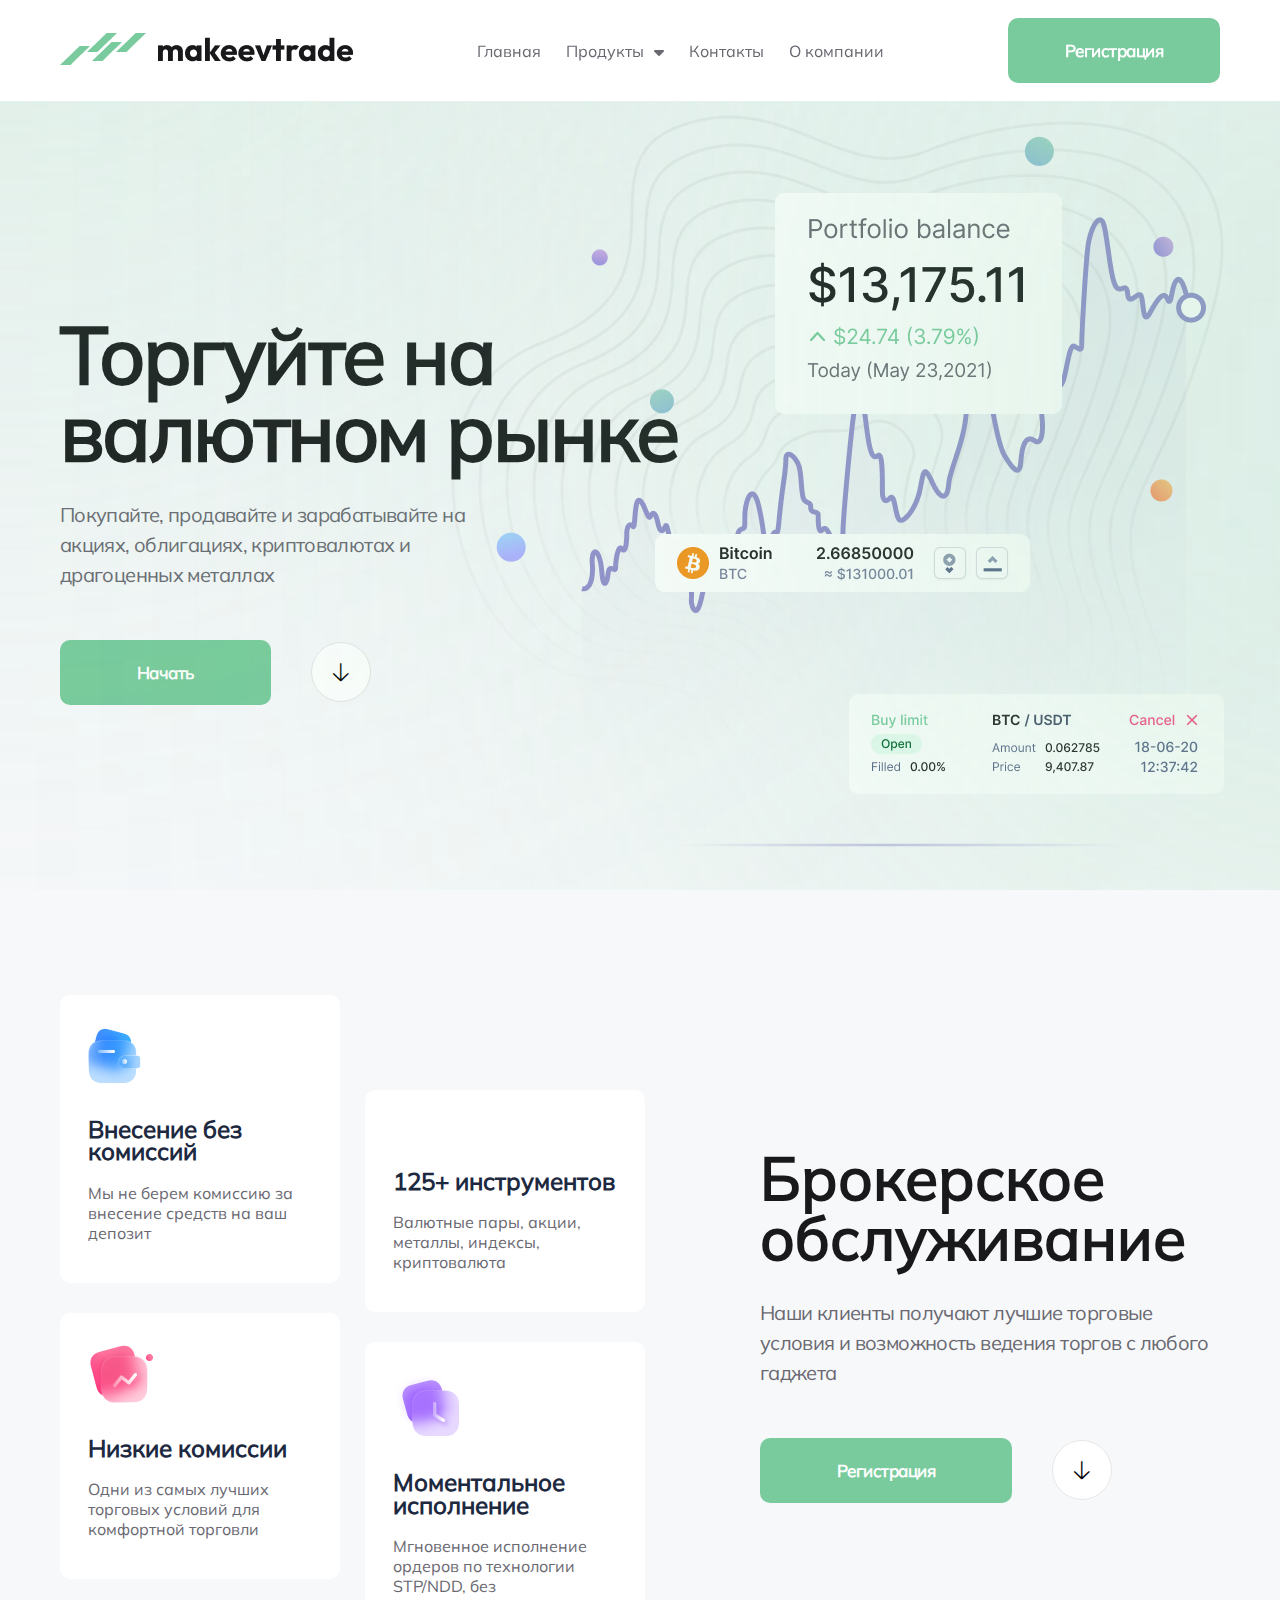
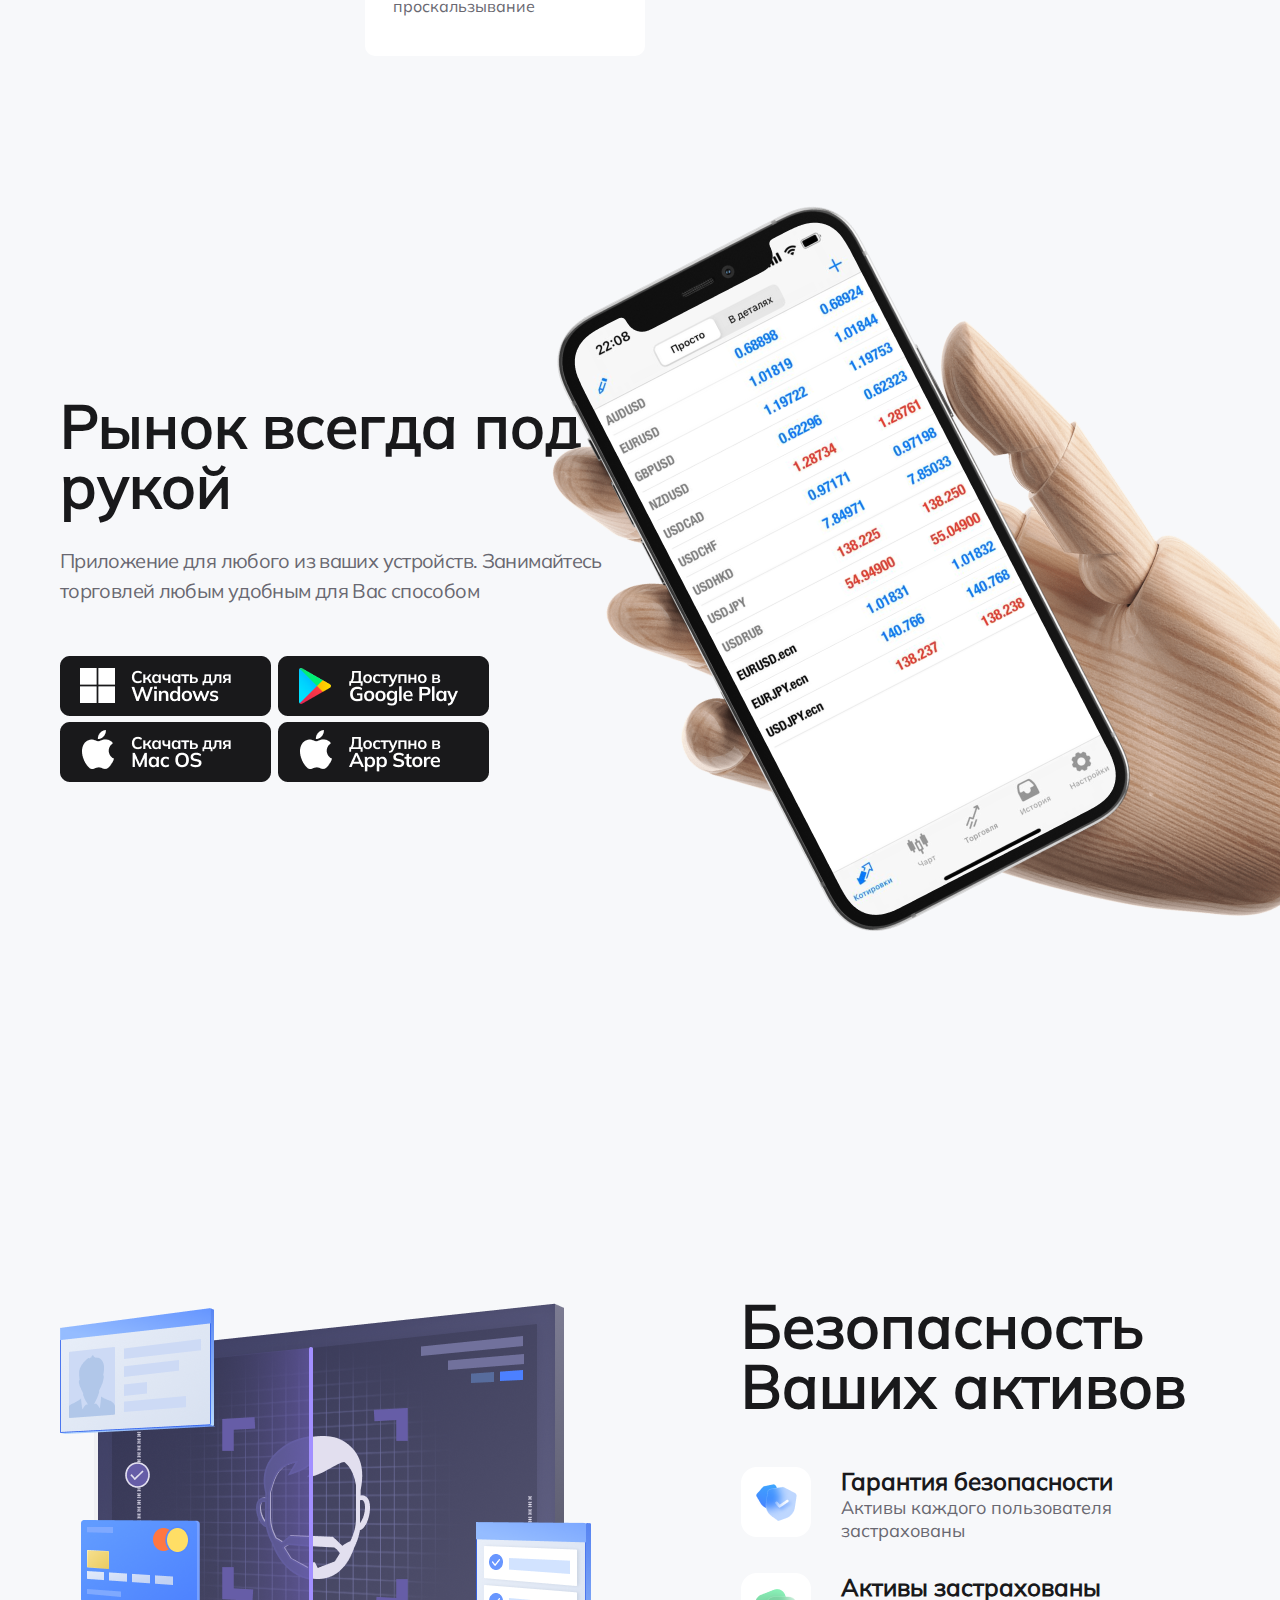
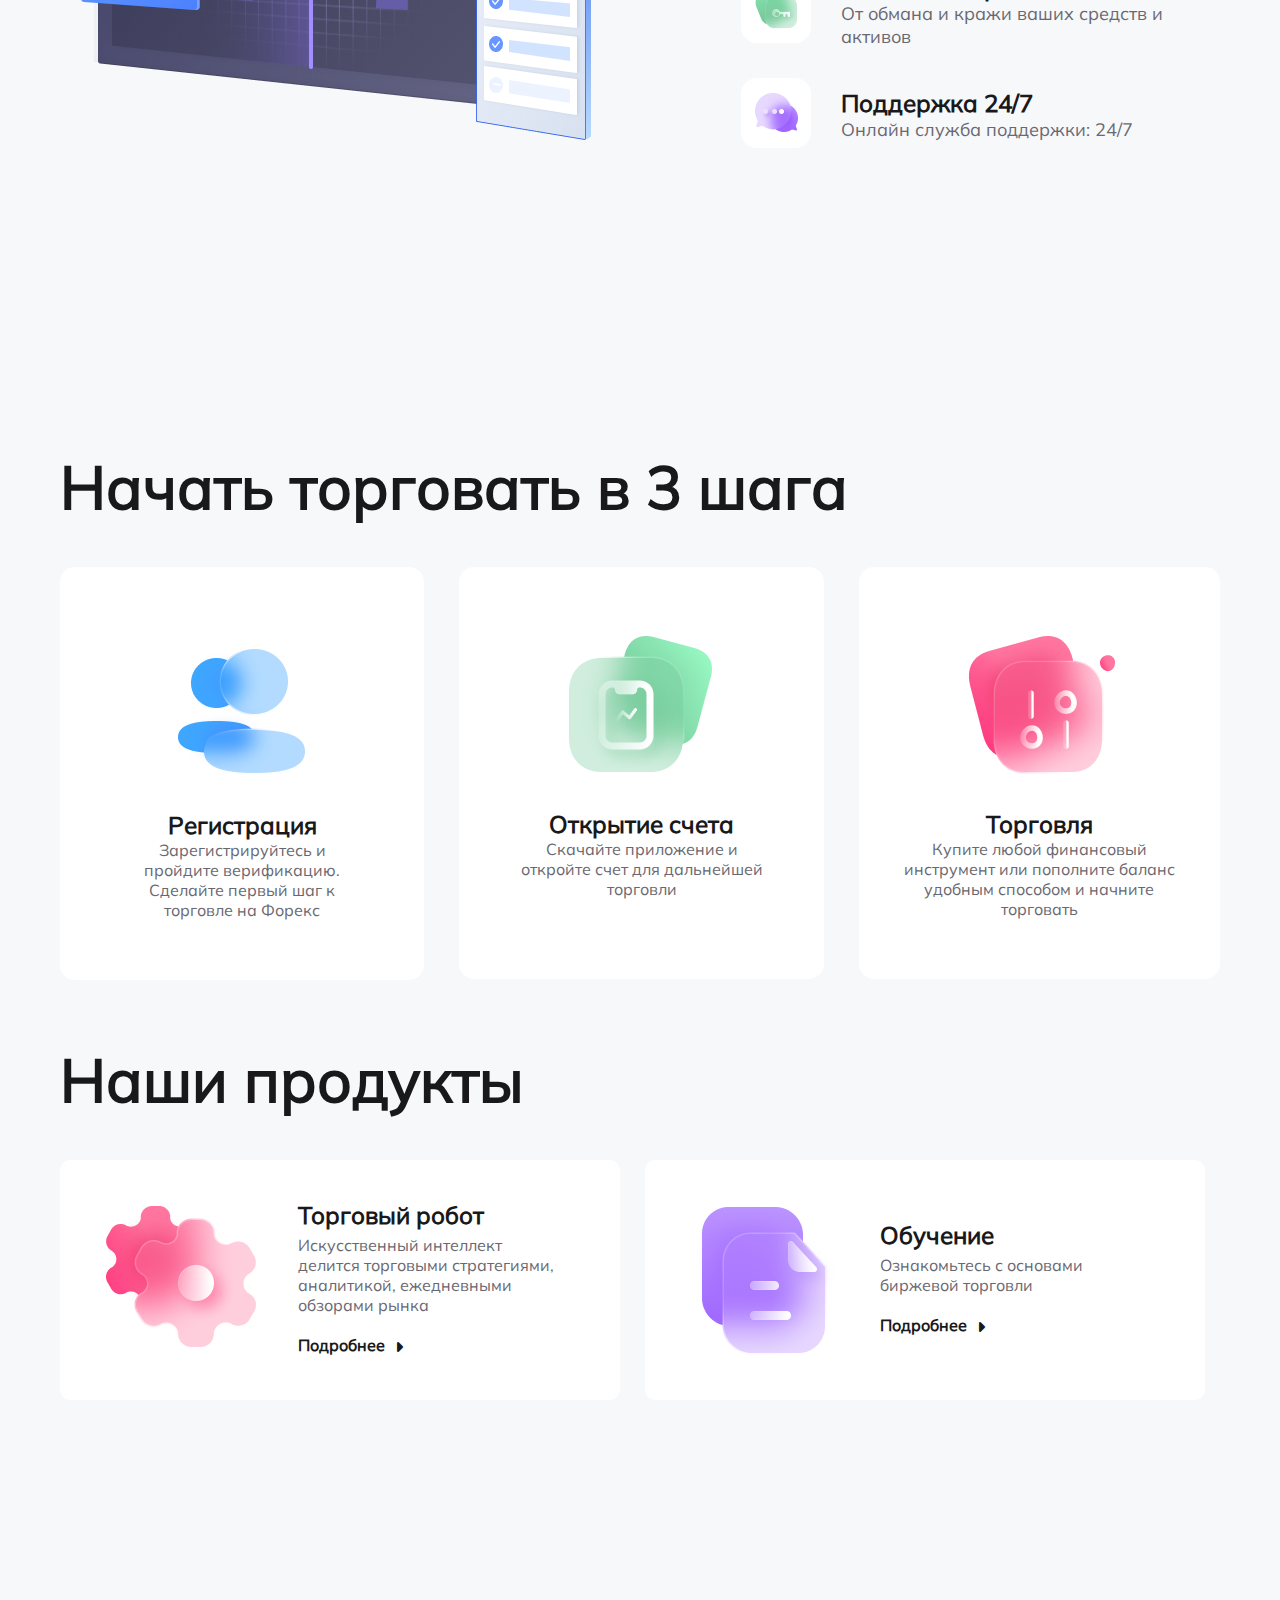
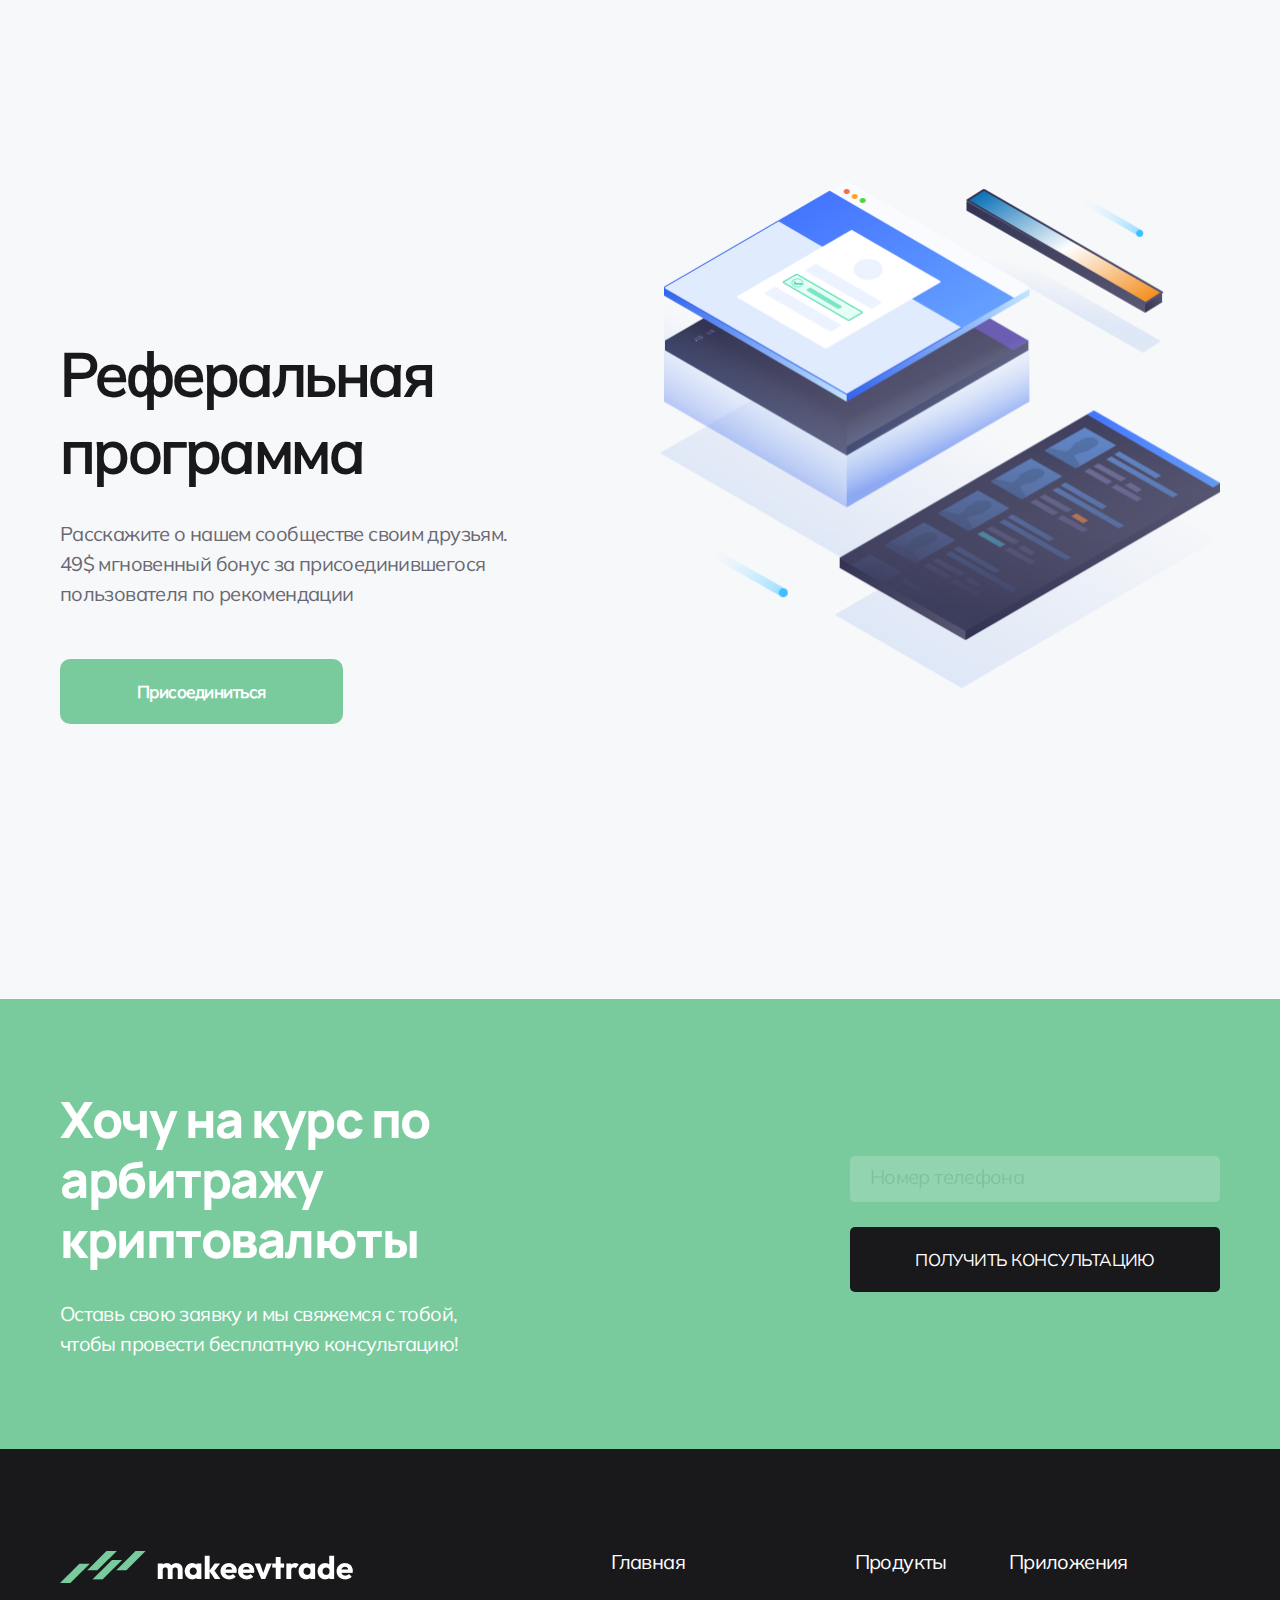
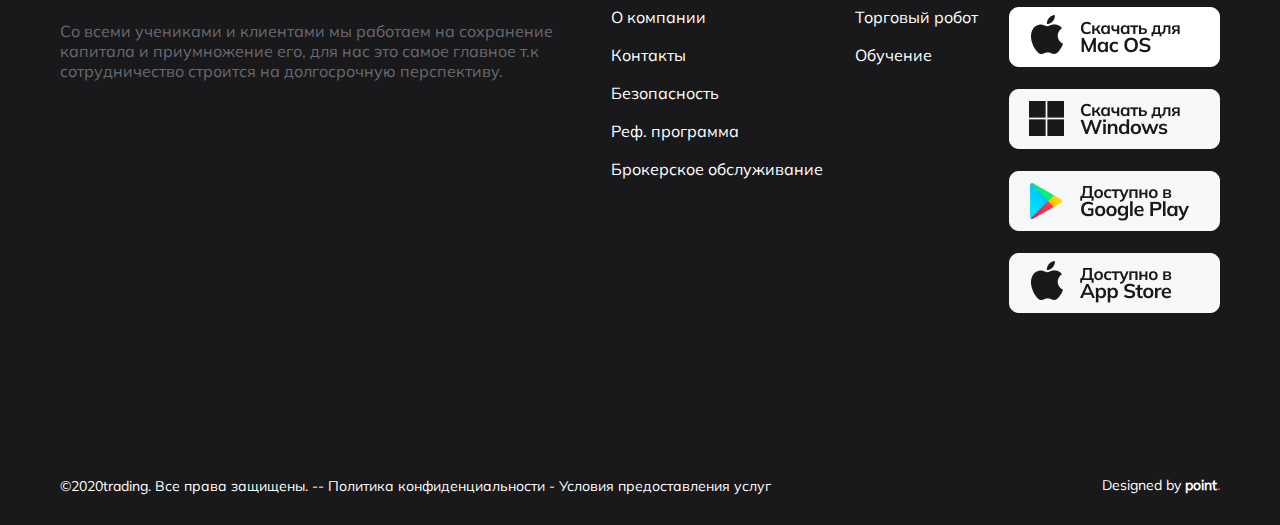
==== index.html @ 3b8b67c2 "first commit" ====
<!DOCTYPE html>
<html lang="en">

<head>
    <meta charset="UTF-8">
    <meta http-equiv="X-UA-Compatible" content="IE=edge">
    <meta name="viewport" content="width=device-width, initial-scale=1.0">
    <title>Makeev Trade</title>
    <link rel="stylesheet" href="style/all.min.css">
    <link rel="stylesheet" href="style/main.css">
    <link rel="stylesheet" href="style/media.css">
</head>

<body>
    <header>
        <nav class="nav">
            <div class="container">
                <div class="header__nav">
                    <a href="#" class="header__logo"><img src="images/logo.png" alt="Logo"></a>
                    <ul class="header__nav-lists">
                        <li class="header__nav-list">
                            <a href="#" class="header__nav-link">Главная</a>
                        </li>
                        <li class="header__nav-list">
                            <a href="#" class="header__nav-link">Продукты <i class="fa-solid fa-sort-down arrow_down"></i></a>
                            <ul class="header__nav-sublists">
                                <li class="header__nav-sublist">
                                    <a href="" class="header__nav-sublink">Торговый робот</a>
                                </li>
                                <li class="header__nav-sublist">
                                    <a href="" class="header__nav-sublink">Обучение</a>
                                </li>
                            </ul>
                        </li>
                        <li class="header__nav-list">
                            <a href="#" class="header__nav-link">Контакты</a>
                        </li>
                        <li class="header__nav-list">
                            <a href="#" class="header__nav-link">О компании</a>
                        </li>
                    </ul>
                    <a href="#" class="header__nav-btn">Регистрация</a>
                </div>
            </div>
        </nav>
        <div class="header__content">
            <div class="container">
                <div class="header__content-info">
                    <div class="header__content-left">
                        <h1 class="header__content-title">Торгуйте на валютном рынке</h1>
                        <p class="header__content-desc">Покупайте, продавайте и зарабатывайте на акциях, облигациях, криптовалютах и драгоценных металлах</p>
                        <div class="header__btn">
                            <a href="#" class="header__content-btn">Начать </a>
                            <i class="fa-light fa-arrow-down arrow_btn"></i>
                        </div>

                    </div>
                    <div class="header__content-right">
                        <img src="images/header_img1.png" alt="Background image1">
                        <img src="images/header_img2.png" alt="Background image2">
                    </div>
                </div>
            </div>
        </div>
    </header>
    <main>
        <div class="main__content">
            <div class="container">
                <div class="main__content-info">
                    <div class="main__info-left">
                        <div class="left__cards-top">
                            <div class="main__info-card">
                                <img src="images/wallet.png" alt="">
                                <h3 class="info__card-title">Внесение без комиссий</h3>
                                <p class="info__card-decs">Мы не берем комиссию за внесение средств на ваш депозит</p>
                            </div>
                            <div class="main__info-card">
                                <img src="images/activity.png" alt="">
                                <h3 class="info__card-title">Низкие комиссии</h3>
                                <p class="info__card-decs">Одни из самых лучших торговых условий для комфортной торговли</p>
                            </div>
                        </div>
                        <div class="right__cards-bottom">
                            <div class="main__info-card">
                                <img src="images/instruments.png" alt="">
                                <h3 class="info__card-title">125+ инструментов</h3>
                                <p class="info__card-decs">Валютные пары, акции, металлы, индексы, криптовалюта</p>
                            </div>

                            <div class="main__info-card">
                                <img src="images/clock.png" alt="">
                                <h3 class="info__card-title">Моментальное исполнение
                                </h3>
                                <p class="info__card-decs">Мгновенное исполнение ордеров по технологии STP/NDD, без проскальзывание</p>
                            </div>
                        </div>

                    </div>
                    <div class="main__info-right">
                        <h2 class="main__content-title">Брокерское обслуживание
                        </h2>
                        <p class="header__content-desc">Наши клиенты получают лучшие торговые условия и возможность ведения торгов с любого гаджета</p>
                        <div class="header__btn">
                            <a href="#" class="header__content-btn">Регистрация </a>
                            <i class="fa-light fa-arrow-down arrow_btn"></i>
                        </div>
                    </div>
                </div>
            </div>
        </div>
        <div class="main__market">
            <img src="images/market_bg.png" alt="" class="main__market-bg">
            <div class="container">
                <div class="main__market-content">
                    <div class="market__content-left">
                        <h2 class="main__content-title market__content-title">Рынок всегда
                            под рукой</h2>
                        <p class="header__content-desc market__content-desc">Приложение для любого из ваших устройств. Занимайтесь торговлей любым удобным для Вас способом</p>
                        <ul class="market__content-btns">
                            <li class="market__content-btn">
                                <a href="#" class="market__content-link">
                                    <img src="images/Windows.png" alt="">
                                </a>
                            </li>
                            <li class="market__content-btn">
                                <a href="#" class="market__content-link">
                                    <img src="images/google-play.png" alt="">
                                </a>
                            </li>
                            <li class="market__content-btn">
                                <a href="#" class="market__content-link">
                                    <img src="images/MacOS.png" alt="">
                                </a>
                            </li>
                            <li class="market__content-btn">
                                <a href="#" class="market__content-link">
                                    <img src="images/App-Store.png" alt="">
                                </a>
                            </li>
                        </ul>
                    </div>
                </div>
            </div>
        </div>
        <div class="main__safety">
            <div class="container">
                <div class="main__safety-info">
                    <div class="safety__info-left">
                        <img src="images/safety.png" alt="">
                    </div>
                    <div class="safety__info-right">
                        <h2 class="main__content-title market__content-title">Безопасность 
                            Ваших активов</h2>
                        <ul class="safety__info-lists">
                            <li class="safety__info-list">
                                <div class="safety__info-blok">
                                    <h3 class="safety__info-title">Гарантия безопасности</h3>
                                <p class="safety__info-dec">Активы каждого пользователя застрахованы</p>
                                </div>
                                
                            </li>
                            <li class="safety__info-list">
                                <div class="safety__info-blok">
                                <h3 class="safety__info-title">Активы застрахованы</h3>
                                <p class="safety__info-dec">От обмана и кражи ваших средств и активов</p>
                                </div>
                            </li>
                            <li class="safety__info-list">
                                <div class="safety__info-blok">
                                <h3 class="safety__info-title">Поддержка 24/7</h3>
                                <p class="safety__info-dec">Онлайн служба поддержки: 24/7</p>
                                </div>
                            </li>
                        </ul>
                    </div>
                    
                </div>
            </div>
        </div>
        <div class="main__trading">
            <div class="container">
                <div class="main__trading-info">
                    <h2 class="main__content-title market__trading-title">Начать торговать в 3 шага</h2>
                    <div class="main__trading-cards">
                        <div class="main__trading-card">
                            <img src="images/Profile.png" alt="">
                            <h3 class="main__trading-title">Регистрация</h3>
                            <p class="main__trading-desc">Зарегистрируйтесь и пройдите верификацию. Сделайте первый шаг к торговле на Форекс</p>
                        </div>
                        <div class="main__trading-card">
                            <img src="images/Tick.png" alt="">
                            <h3 class="main__trading-title">Открытие счета</h3>
                            <p class="main__trading-desc">Скачайте приложение и откройте 
                                счет для дальнейшей торговли</p>
                        </div>
                        <div class="main__trading-card">
                            <img src="images/trading.png" alt="">
                            <h3 class="main__trading-title">Торговля</h3>
                            <p class="main__trading-desc">Купите любой финансовый инструмент или пополните баланс удобным
                                способом и начните торговать</p>
                        </div>
                    
                    </div>
                    <h2 class="main__content-title market__trading-subtitle">Наши продукты</h2>
                    <div class="trading__setting-cards">
                        <div class="trading__setting-card">
                            <img src="images/Setting.png" alt="">
                            <div class="setting__card-info">
                                <h3 class="setting__card-title">Торговый робот</h3>
                                <p class="setting__card-desc">Искусственный интеллект делится 
                                    торговыми стратегиями, аналитикой, 
                                    ежедневными обзорами рынка</p>
                                    <a href="#" class="setting__card-btn">Подробнее <i class="fa-solid fa-caret-right setting_arrow"></i></a>
                            </div>
                        </div>
                        <div class="trading__setting-card">
                            <img src="images/Paper.png" alt="">
                            <div class="setting__card-info">
                                <h3 class="setting__card-title">Обучение</h3>
                                <p class="setting__card-desc">Ознакомьтесь с основами 
                                    биржевой торговли</p>
                                    <a href="#" class="setting__card-btn">Подробнее <i class="fa-solid fa-caret-right setting_arrow"></i></a>
                            </div>
                        </div>
                    </div>
                </div>
            </div>
        </div>
        <div class="main__referal">
            <div class="container">
                <div class="main__referal-info">
                    <div class="header__content-left">
                        <h1 class="header__content-title main__referal-title">Реферальная
                            программа</h1>
                        <p class="header__content-desc">Расскажите о нашем сообществе своим друзьям. 49$ мгновенный бонус за присоединившегося пользователя по рекомендации</p>
                        <div class="header__btn">
                            <a href="#" class="header__content-btn">Присоединиться </a>
                        </div>
                    </div>
                    <div class="main__referal-right">
                        <img src="images/referal_bg.png" alt="">
                    </div>
                </div>
            </div>
        </div>
        <div class="main__courses">
            <div class="container">
                <div class="main__courses-info">
                    <div class="main__courses-left">
                        <h2 class="main__courses-title">Хочу на курс 
                            по арбитражу криптовалюты </h2>
                        <p class="main__courses-desc">Оставь свою заявку и мы свяжемся с тобой, чтобы провести бесплатную консультацию!
                        </p>
                    </div>
                    <div class="main__courses-right">
                        <form action="" class="form">
                            <input type="text" placeholder="Номер телефона">
                            <a href="#" class="main__courses-btn">Получить консультацию</a>
                        </form>
                    </div>
                </div>
                
            </div>
        </div>
    </main>
    <footer>
        <div class="footer__content">
            <div class="container">
                <div class="footer__content-info">
                    <ul class="footer__logo-lists">
                        <li class="footer__logo">
                            <a href="#" >
                                <img src="images/footer_logo.png" alt="">
                            </a>
                        </li>
                        <li class="footer_desc">Со всеми учениками и клиентами мы работаем на сохранение капитала и приумножение его, для нас это самое главное т.к сотрудничество строится на долгосрочную перспективу.</li>
                    </ul>
                    <ul class="footer__content-lists">
                        <li class="footer__content-list">
                            Главная
                        </li>
                        <li class="footer__content-list">
                            <a href="#" class="footer__content-link">О компании</a>
                        </li>
                        <li class="footer__content-list">
                            <a href="#" class="footer__content-link">Контакты</a>
                        </li>
                        <li class="footer__content-list">
                            <a href="#" class="footer__content-link">Безопасность</a>
                        </li>
                        <li class="footer__content-list">
                            <a href="#" class="footer__content-link">Реф. программа</a>
                        </li>
                        <li class="footer__content-list">
                            <a href="#" class="footer__content-link">Брокерское
                                обслуживание</a>
                        </li>
                    </ul>
                    <ul class="footer__content-lists">
                        <li class="footer__content-list">
                            Продукты
                        </li>
                        <li class="footer__content-list">
                            <a href="" class="footer__content-link">Торговый робот</a>
                        </li>
                        <li class="footer__content-list">
                            <a href="" class="footer__content-link">Обучение</a>
                        </li>
                    </ul>
                    <ul class="footer__content-lists">
                        <li class="footer__content-list">
                            Приложения
                        </li>
                        <li class="footer__content-list">
                            <a href="" class="footer__content-link"><img src="images/footer_macos.png" alt=""></a>
                        </li>
                        <li class="footer__content-list">
                            <a href="" class="footer__content-link"><img src="images/footer-windows.png" alt=""></a>
                        </li>
                        <li class="footer__content-list">
                            <a href="" class="footer__content-link"><img src="images/footer_gogleplay.png" alt=""></a>
                        </li>
                        <li class="footer__content-list">
                            <a href="" class="footer__content-link"><img src="images/footer_appstore.png" alt=""></a>
                        </li>
                    </ul>
                </div>
                <div class="footer__policy">
                    <div class="footer__policy-info">
                        <span>©2020trading. Все права защищены.</span>
                        <span> --</span>
                        <a href="#">Политика конфиденциальности</a>
                        <span>-</span>
                        <a href="#">Условия предоставления услуг</a>
                    </div>
                   <div class="footer__policy-design">
                    <span>Designed by <b>point<span class="dot">.</span></b></span>
                   </div>
                </div>
            </div>
        </div>
    </footer>
</body>

</html>
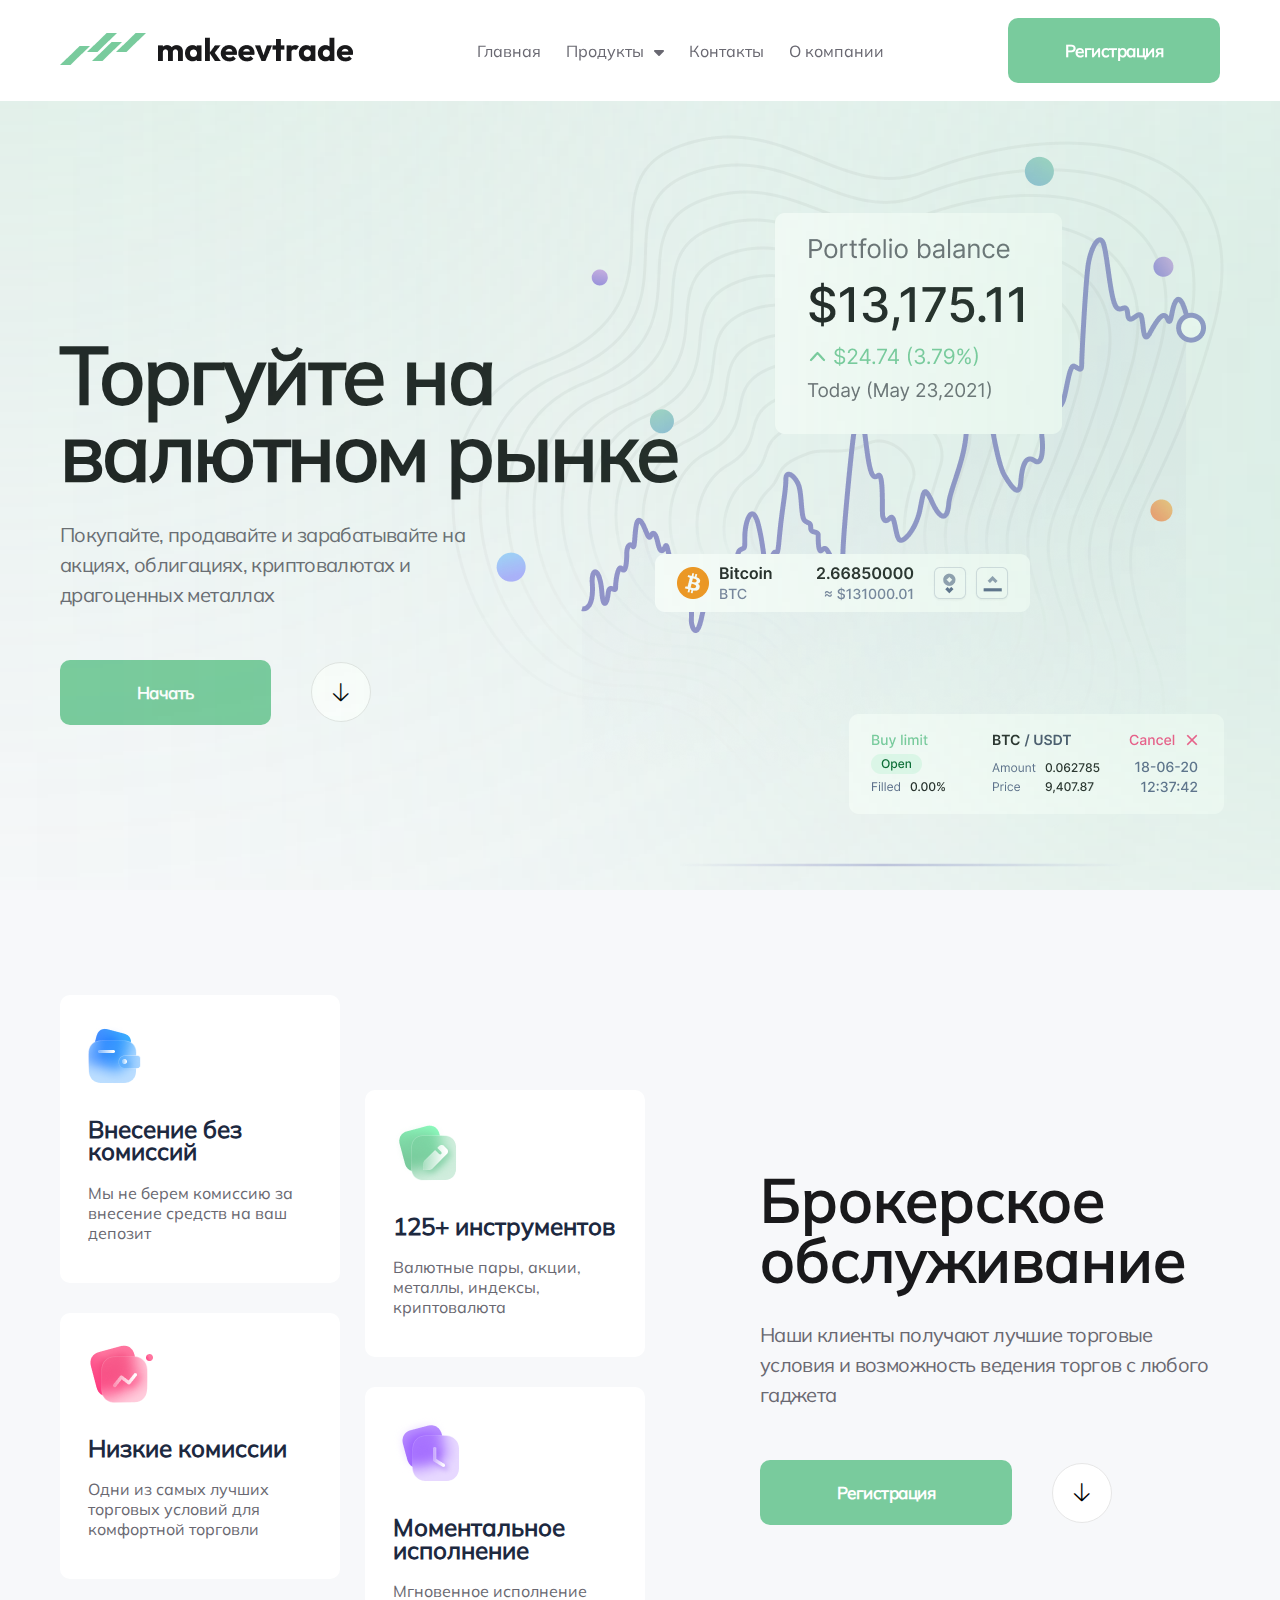
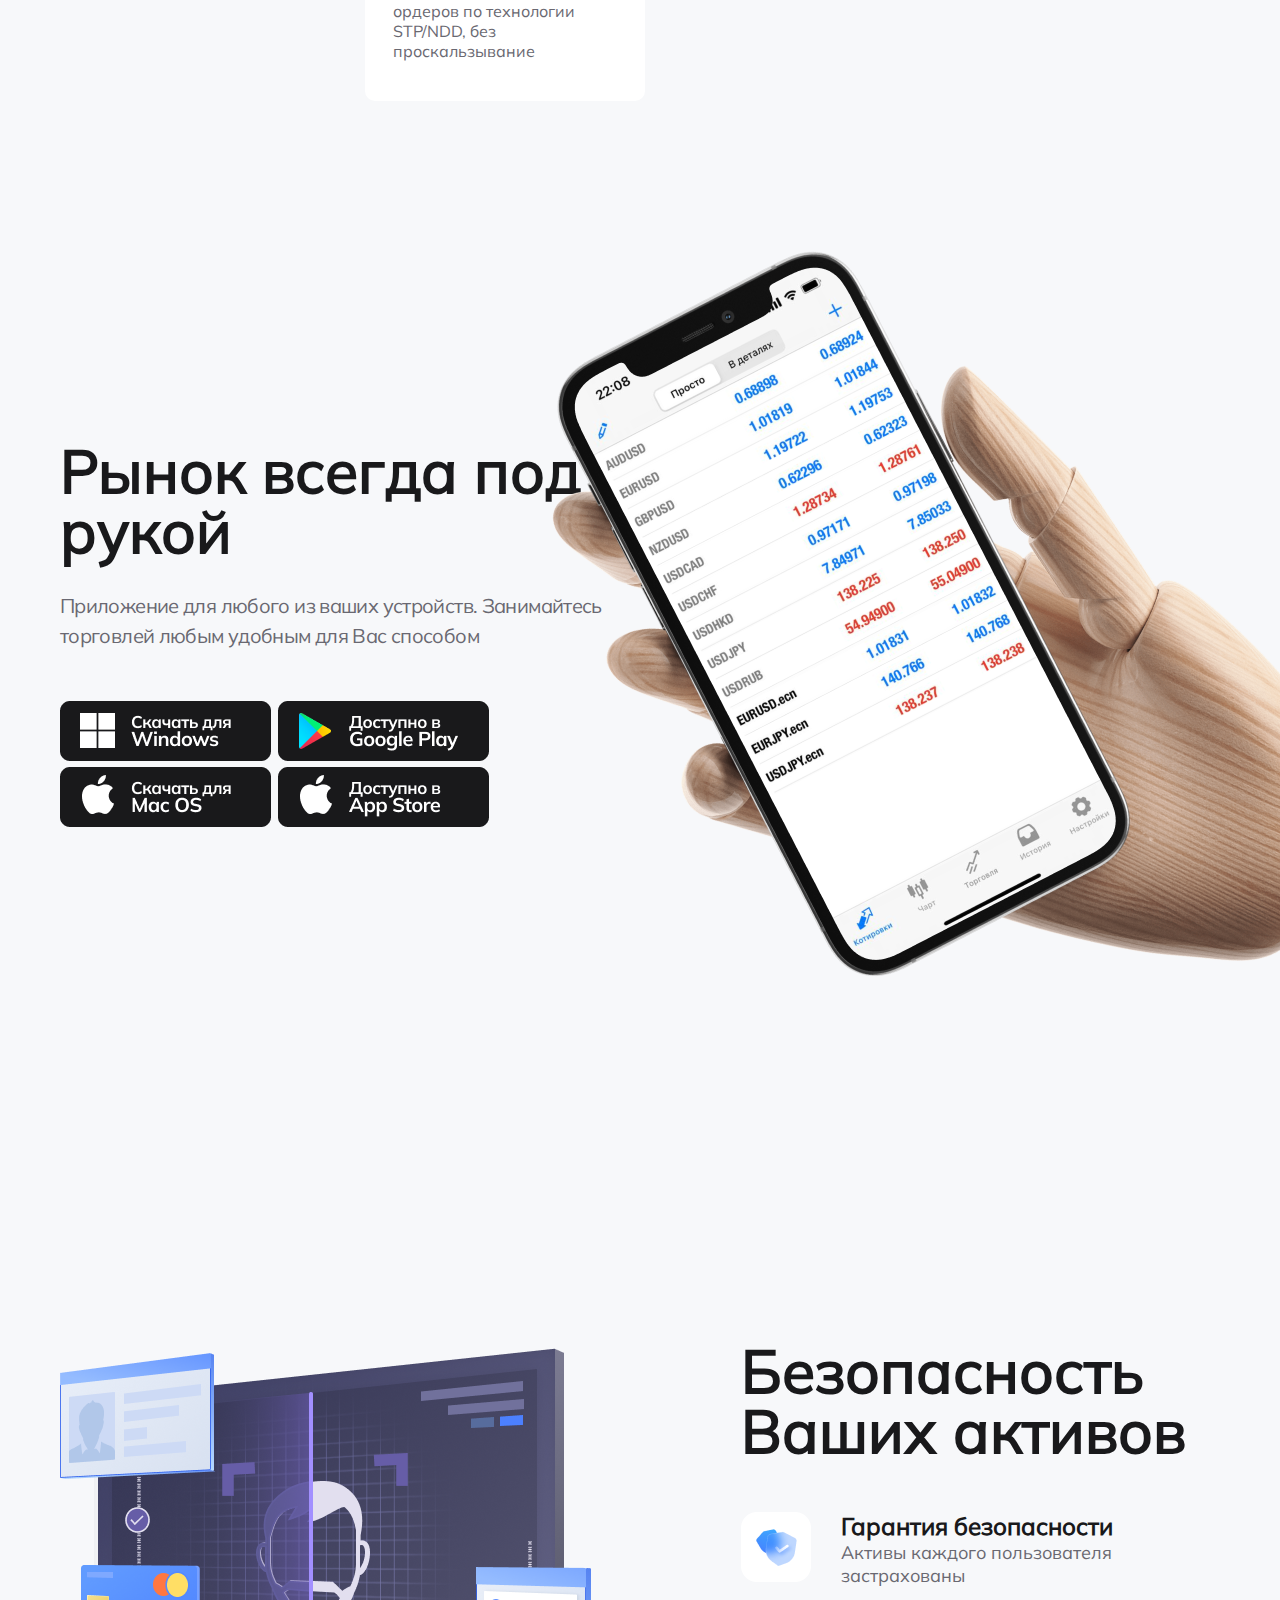
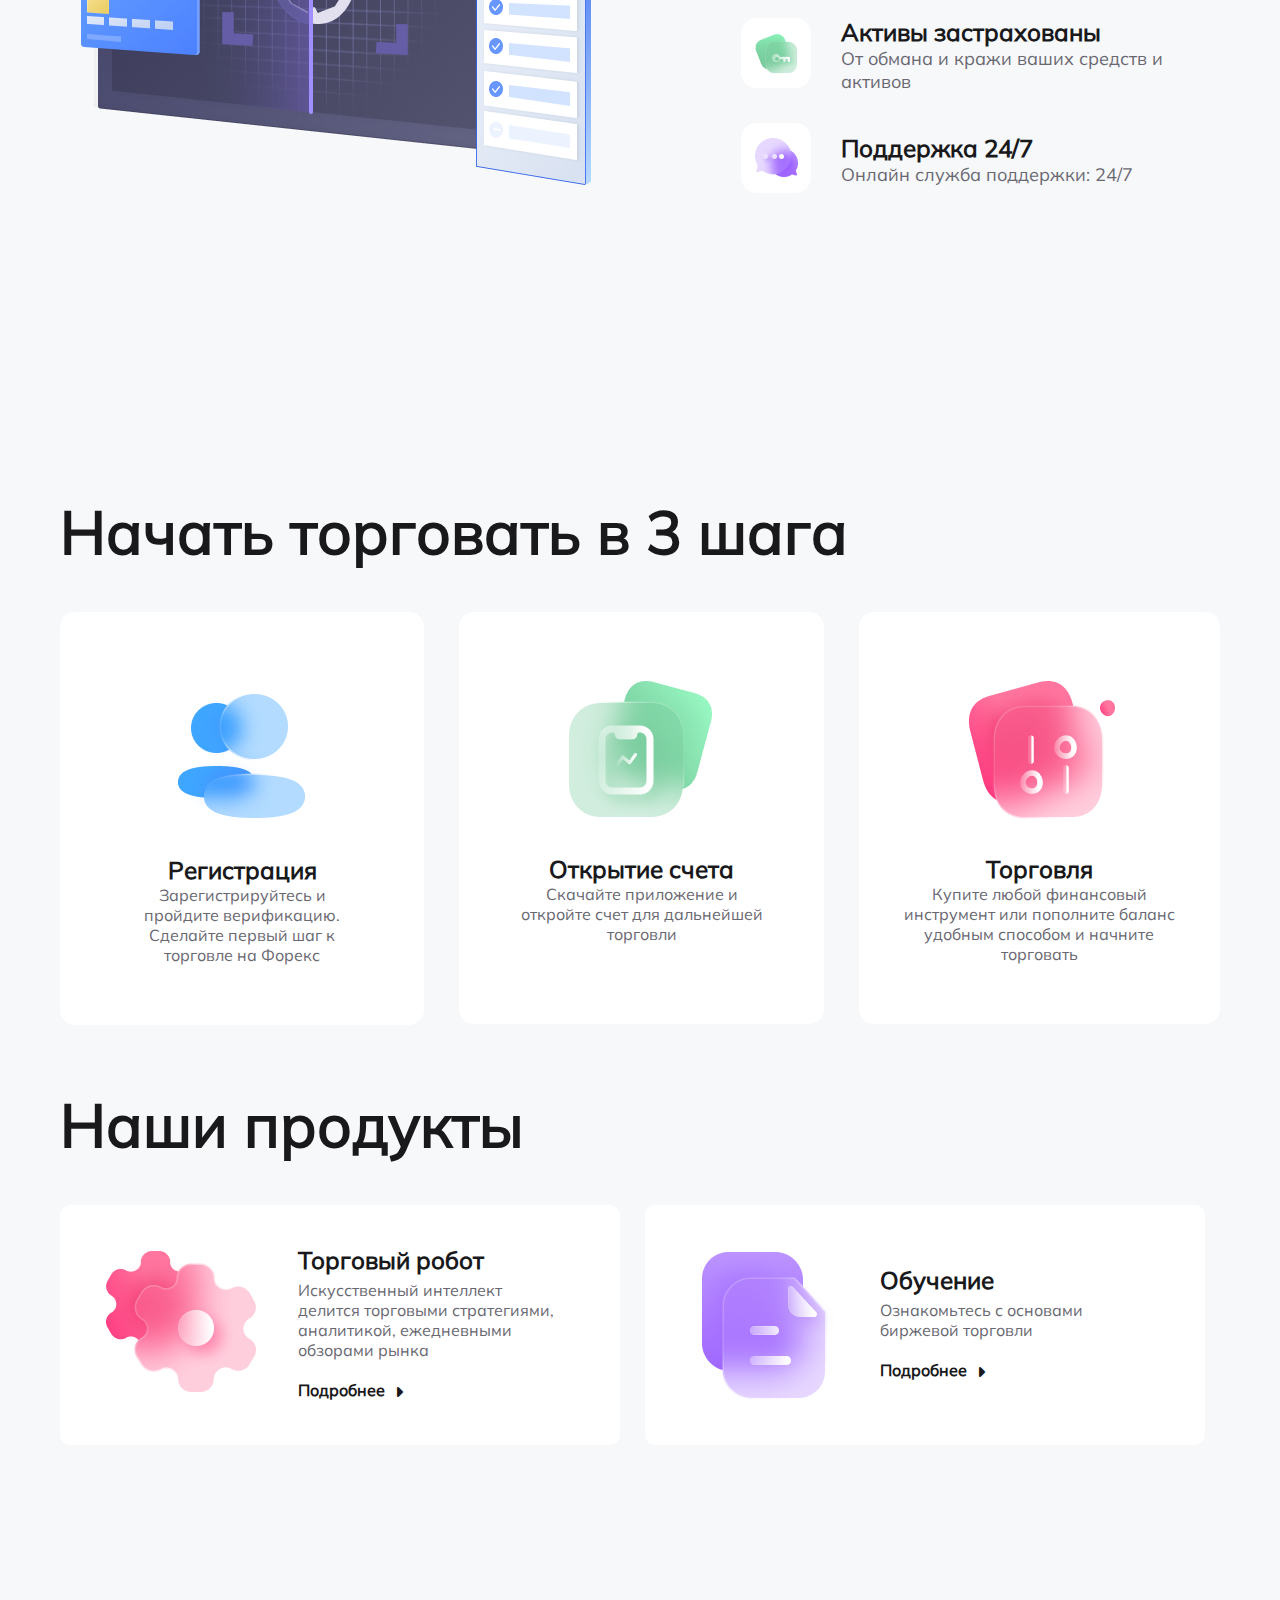
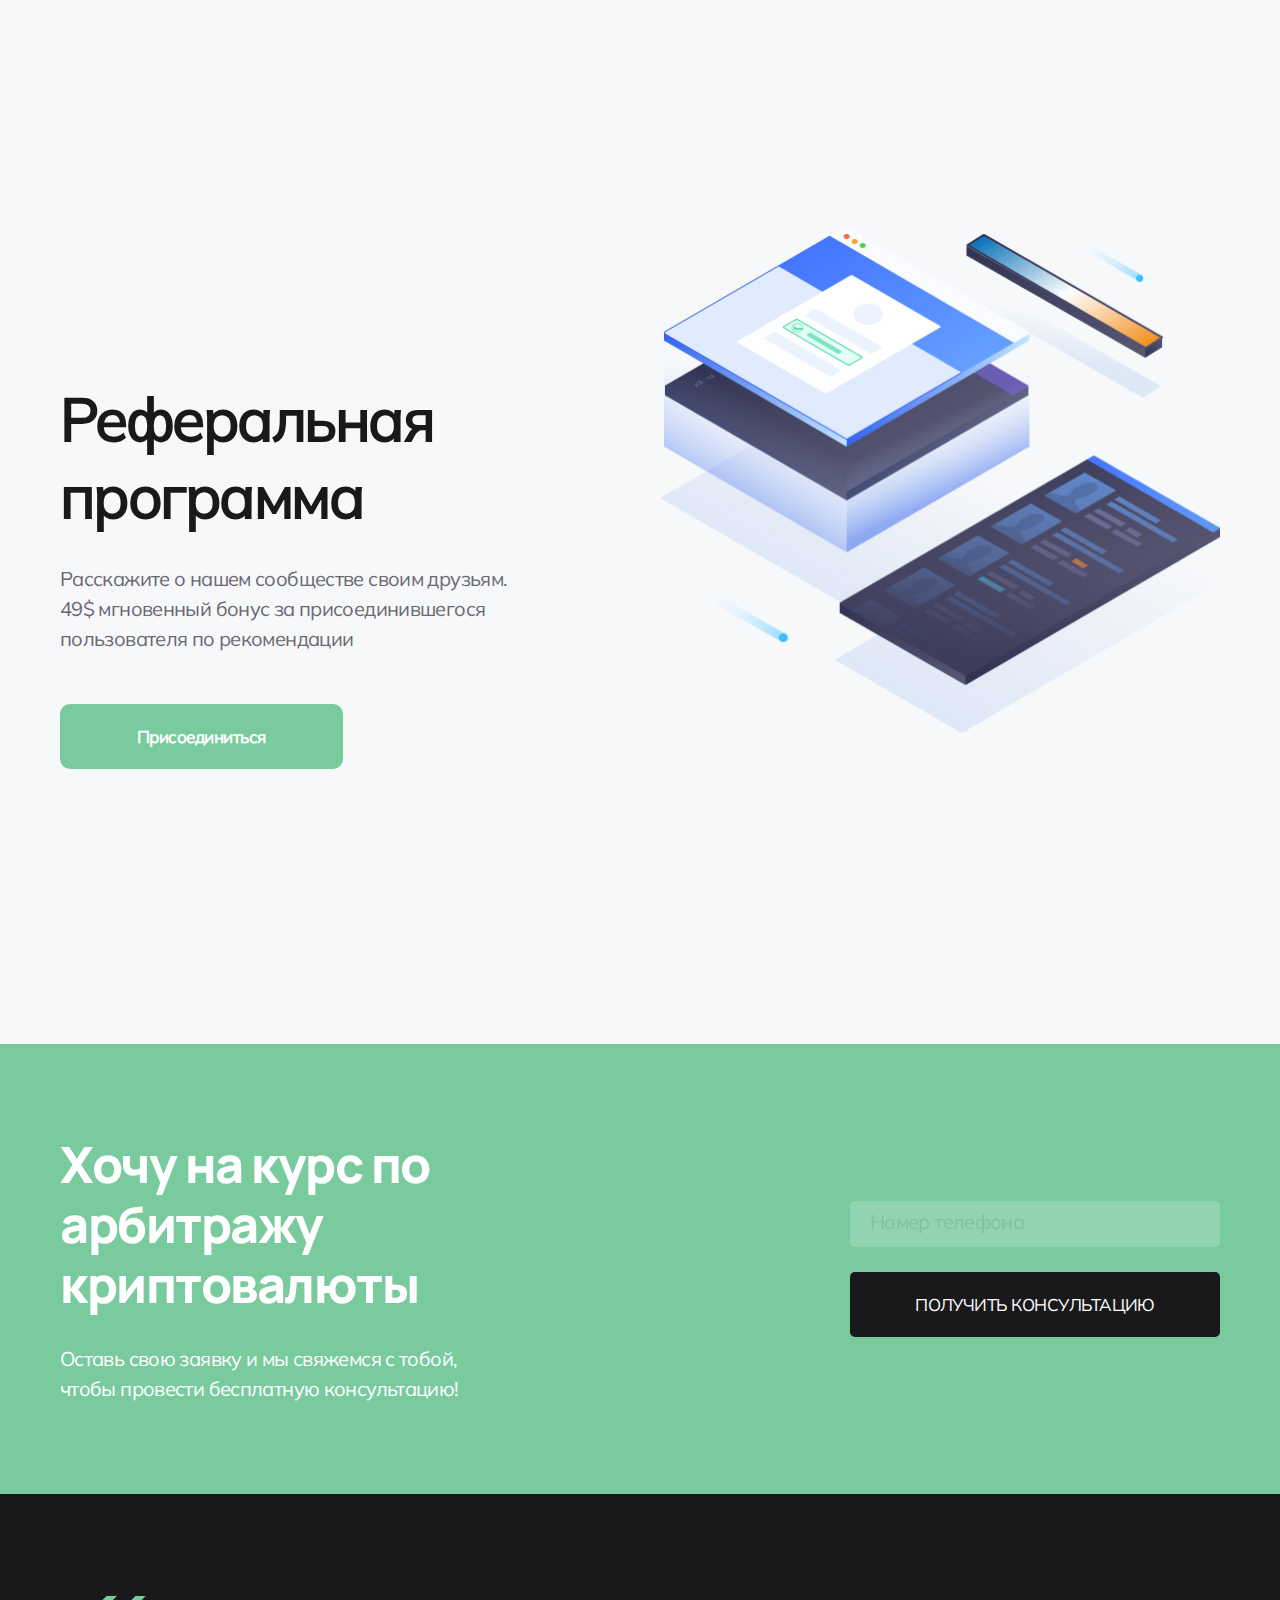
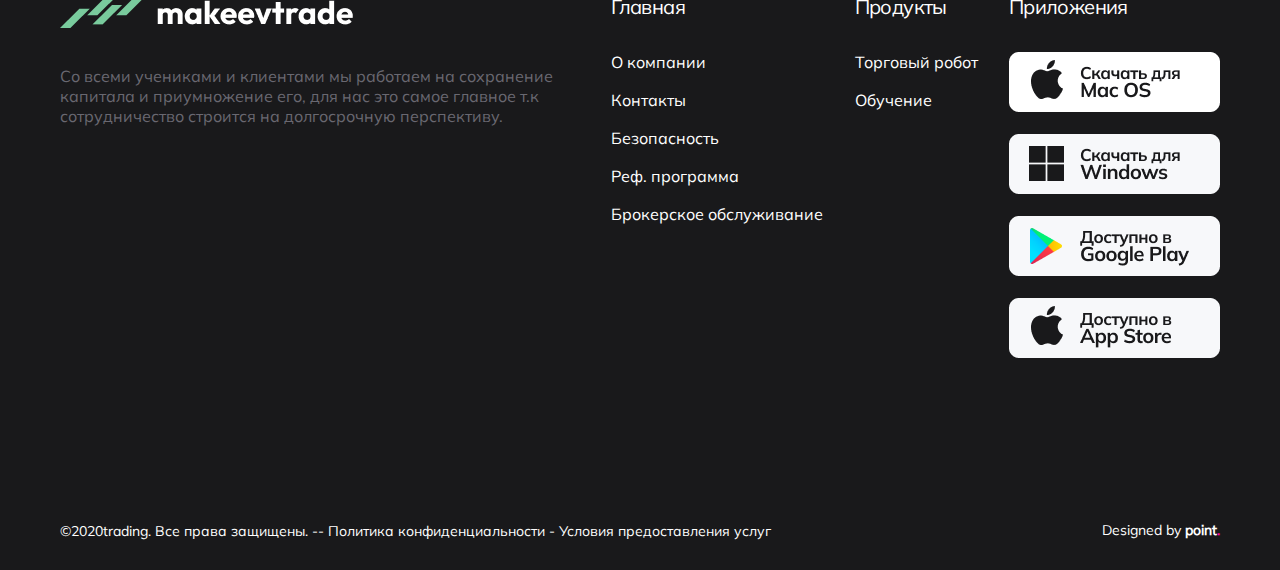
==== commit 3fd1be13: "third commit" ====
--- a/index.html
+++ b/index.html
@@ -16,30 +16,30 @@
         <nav class="nav">
             <div class="container">
                 <div class="header__nav">
-                    <a href="#" class="header__logo"><img src="images/logo.png" alt="Logo"></a>
+                    <a href="index.html" class="header__logo"><img src="images/logo.png" alt="Logo"></a>
                     <ul class="header__nav-lists">
                         <li class="header__nav-list">
-                            <a href="#" class="header__nav-link">Главная</a>
+                            <a href="index.html" class="header__nav-link">Главная</a>
                         </li>
                         <li class="header__nav-list">
                             <a href="#" class="header__nav-link">Продукты <i class="fa-solid fa-sort-down arrow_down"></i></a>
                             <ul class="header__nav-sublists">
                                 <li class="header__nav-sublist">
-                                    <a href="" class="header__nav-sublink">Торговый робот</a>
+                                    <a href="trading_robot.html" class="header__nav-sublink">Торговый робот</a>
                                 </li>
                                 <li class="header__nav-sublist">
-                                    <a href="" class="header__nav-sublink">Обучение</a>
+                                    <a href="education.html" class="header__nav-sublink">Обучение</a>
                                 </li>
                             </ul>
                         </li>
                         <li class="header__nav-list">
-                            <a href="#" class="header__nav-link">Контакты</a>
+                            <a href="contacts.html" class="header__nav-link">Контакты</a>
                         </li>
                         <li class="header__nav-list">
-                            <a href="#" class="header__nav-link">О компании</a>
-                        </li>
-                    </ul>
-                    <a href="#" class="header__nav-btn">Регистрация</a>
+                            <a href="about.html" class="header__nav-link">О компании</a>
+                        </li>
+                    </ul>
+                    <a href="#" class="header__nav-btn popUp__btn">Регистрация</a>
                 </div>
             </div>
         </nav>
@@ -50,7 +50,7 @@
                         <h1 class="header__content-title">Торгуйте на валютном рынке</h1>
                         <p class="header__content-desc">Покупайте, продавайте и зарабатывайте на акциях, облигациях, криптовалютах и драгоценных металлах</p>
                         <div class="header__btn">
-                            <a href="#" class="header__content-btn">Начать </a>
+                            <a href="#" class="header__content-btn popUp__btn">Начать </a>
                             <i class="fa-light fa-arrow-down arrow_btn"></i>
                         </div>
 
@@ -101,7 +101,7 @@
                         </h2>
                         <p class="header__content-desc">Наши клиенты получают лучшие торговые условия и возможность ведения торгов с любого гаджета</p>
                         <div class="header__btn">
-                            <a href="#" class="header__content-btn">Регистрация </a>
+                            <a href="#" class="header__content-btn popUp__btn">Регистрация </a>
                             <i class="fa-light fa-arrow-down arrow_btn"></i>
                         </div>
                     </div>
@@ -210,7 +210,7 @@
                                 <p class="setting__card-desc">Искусственный интеллект делится 
                                     торговыми стратегиями, аналитикой, 
                                     ежедневными обзорами рынка</p>
-                                    <a href="#" class="setting__card-btn">Подробнее <i class="fa-solid fa-caret-right setting_arrow"></i></a>
+                                    <a href="trading_robot.html" class="setting__card-btn">Подробнее <i class="fa-solid fa-caret-right setting_arrow"></i></a>
                             </div>
                         </div>
                         <div class="trading__setting-card">
@@ -219,7 +219,7 @@
                                 <h3 class="setting__card-title">Обучение</h3>
                                 <p class="setting__card-desc">Ознакомьтесь с основами 
                                     биржевой торговли</p>
-                                    <a href="#" class="setting__card-btn">Подробнее <i class="fa-solid fa-caret-right setting_arrow"></i></a>
+                                    <a href="education.html" class="setting__card-btn">Подробнее <i class="fa-solid fa-caret-right setting_arrow"></i></a>
                             </div>
                         </div>
                     </div>
@@ -234,7 +234,7 @@
                             программа</h1>
                         <p class="header__content-desc">Расскажите о нашем сообществе своим друзьям. 49$ мгновенный бонус за присоединившегося пользователя по рекомендации</p>
                         <div class="header__btn">
-                            <a href="#" class="header__content-btn">Присоединиться </a>
+                            <a href="#" class="header__content-btn popUp__btn">Присоединиться </a>
                         </div>
                     </div>
                     <div class="main__referal-right">
@@ -280,10 +280,10 @@
                             Главная
                         </li>
                         <li class="footer__content-list">
-                            <a href="#" class="footer__content-link">О компании</a>
-                        </li>
-                        <li class="footer__content-list">
-                            <a href="#" class="footer__content-link">Контакты</a>
+                            <a href="about.html" class="footer__content-link">О компании</a>
+                        </li>
+                        <li class="footer__content-list">
+                            <a href="contacts.html" class="footer__content-link">Контакты</a>
                         </li>
                         <li class="footer__content-list">
                             <a href="#" class="footer__content-link">Безопасность</a>
@@ -301,10 +301,10 @@
                             Продукты
                         </li>
                         <li class="footer__content-list">
-                            <a href="" class="footer__content-link">Торговый робот</a>
-                        </li>
-                        <li class="footer__content-list">
-                            <a href="" class="footer__content-link">Обучение</a>
+                            <a href="trading_robot.html" class="footer__content-link">Торговый робот</a>
+                        </li>
+                        <li class="footer__content-list">
+                            <a href="education.html" class="footer__content-link">Обучение</a>
                         </li>
                     </ul>
                     <ul class="footer__content-lists">
@@ -340,6 +340,34 @@
             </div>
         </div>
     </footer>
+   
+    <div class="popUp__window">
+    </div>
+    <div class="popUp__content">
+        <div class="popUp_congrats">
+            <img src="images/congrats.png" alt="">
+            <h3 class="congrats_title">Заявка отправлена!</h3>
+            <p class="congrats_desc">Наши сотрудники в скором 
+                времени свяжутся с вами!</p>
+        </div>
+        <div class="popUp_content-form">
+            <img src="images/popup__logo.png" alt="">
+            <form action="" class="popUp__form">
+                <div class="popUp_input">
+                    <label for="name">Имя</label>
+                    <input type="text" id="name" placeholder="Введите Ваше имя">
+                </div>
+                <div class="popUp_input">
+                    <label for="number">Номер телефона</label>
+                    <input type="text" id="number" placeholder="Введите номер телефона">
+                </div>
+            </form>
+        </div>
+        <a href="#" class="popUp_send-btn">Отправить заявку</a>
+    </div>
+
+    
+    <script src="scripts/main.js"></script>
 </body>
 
 </html>--- a/style/main.css
+++ b/style/main.css
@@ -9,8 +9,126 @@
 }
 body{
     background: #F7F8FA;
-}
-
+    position: relative;
+}
+body.lock{
+    overflow: hidden;
+}
+
+.popUp_congrats{
+    flex-direction: column;
+    justify-content: center;
+    align-items: center;
+    display: none;
+}
+.congrats_title{
+    font-weight: 700;
+    font-size: 20px;
+    line-height: 30px;
+    text-align: center;
+    letter-spacing: -0.625263px;
+    color: #19191B;
+    margin-top: 30px;
+    margin-bottom: 10px;
+}
+.congrats_desc{
+    font-weight: 500;
+    font-size: 16px;
+    line-height: 20px;
+    text-align: center;
+    color: #696871;
+    max-width: 290px;
+}
+.popUp_content-form{
+    width: 100%;
+    text-align: center;
+}
+
+.popUp__window{
+    position: absolute;
+    top: 0;
+    display: flex;
+    justify-content: center;
+    align-items: center;
+    background: #0000009e;
+    opacity: 0;
+    z-index: -1;
+    width: 100%;
+    height: 100%;
+}
+.popUp__content{
+    background: #F7F8FA;
+    border-radius: 20px;
+    padding: 70px 85px 90px 85px;
+    width: 600px;
+    display: flex;
+    flex-direction: column;
+    justify-content: center;
+    align-items: center;
+   position: absolute;
+   top: 0;
+   left: 0;
+   right: 0;
+   margin: auto;
+   z-index: -1;
+   opacity: 0;
+}
+.popUp__content.active{
+    z-index: 999;
+    opacity: 1;
+}
+.popUp__window.active{
+    z-index: 999;
+    opacity: 1;
+}
+.popUp_input{
+    display: flex;
+    flex-direction: column;
+    align-items: flex-start;
+    justify-content: center;
+    margin-bottom: 20px;
+}
+.popUp__form{
+    width: 100%;
+    margin-top: 30px;
+}
+.popUp_input input{
+    width: 100%;
+    background: #FFFFFF;
+    border-radius: 10px;
+    padding: 15px;
+    padding-left: 20px;
+    border: none;
+    outline: none;
+}
+.popUp_input input::placeholder{
+    font-weight: 500;
+    font-size: 14px;
+    line-height: 18px;
+    color: #696871;
+}
+.popUp_input label{
+    font-weight: 700;
+    font-size: 18px;
+    line-height: 23px;
+    margin-bottom: 20px;
+    color: #19191B;
+}
+.popUp_send-btn{
+    font-weight: 700;
+    font-size: 17px;
+    line-height: 21px;
+    text-align: center;
+    letter-spacing: -0.531474px;
+    background: #79CB9D;
+    border-radius: 10px;
+    color: #FFFFFF;
+    padding: 20px 0;
+    width: 100%;
+    display: flex;
+    justify-content: center;
+    margin-top: 50px;
+}
 .container {
     max-width: 1190px;
     width: 100%;
@@ -128,7 +246,7 @@
     display: flex;
     align-items: center;
     justify-content: space-between;
-    padding-top: 115px;
+    padding-top: 135px;
 }
 
 .header__content-title {
@@ -298,6 +416,16 @@
     row-gap: 30px;
     margin-bottom: 70px;
 }
+.main__contacts-location{
+    max-width: 500px;
+}
+.main__contacts-location iframe{
+    width: 100%;
+    height: 100%;
+}
+.contact__info{
+    margin-top: 50px;
+}
 .input__form{
     display: flex;
     flex-direction: column;
@@ -355,6 +483,17 @@
 .contacts__content-right{
     padding-top: 185px;
 }
+.education__content-desc{
+    width: 560px;
+}
+.arbitration__content-right{
+    padding-top: 168px;
+}
+.arbitration__content-right img{
+    object-fit: cover;
+    height: 470px;
+}
+
 /*main*/
 
 .main__content {
@@ -772,7 +911,6 @@
 }
 .plan__info-card:hover{
     background: #79CB9D;
-    box-shadow: 0px 32px 34px rgba(255, 112, 59, 0.317827);
     transform: scale(1.1);
 }
 .plan__info-card:hover p{
@@ -799,13 +937,15 @@
     padding: 175px 0;
     background: #F7F8FA;
 }
-.slider__dots .swiper-pagination-bullet{
+.slider__dots .swiper-pagination-bullet,
+.reviews__dots .swiper-pagination-bullet{
     height: 15px ;
     width:  15px;
     background: #DDE0E4;   
     transition: .5s;
 }
-.slider__dots .swiper-pagination-bullet-active{
+.slider__dots .swiper-pagination-bullet-active,
+.reviews__dots .swiper-pagination-bullet-active{
     background: #79CB9D;
     width: 42px;  
     border-radius: 50px;
@@ -846,6 +986,232 @@
     bottom: -50px;
     right: 0;
 }
+.education__setting-card:nth-of-type(1){
+    padding: 35px 50px 30px 45px;
+}
+.about__content-left{
+    padding-top: 60px;
+}
+.main__education-desc{
+    width: 520px;
+}
+.main__education-right{
+    padding-top: 0;
+}
+.main__gallery{
+    display: flex;
+    flex-wrap: wrap;
+    justify-content: center;
+    align-items: center;
+    max-width: 1440px;
+    width: 100%;
+    margin: auto;
+}
+.main__teachers-card{
+    max-width: 280px;
+    width: 100%;
+    display: flex;
+    flex-direction: column;
+    align-items: flex-start;
+    justify-content: space-between;
+}
+.main__teachers-image{
+    width: 280px;
+    height: 280px;
+    object-fit: cover;
+    background: #D9D9D9;
+    margin-bottom: 20px;
+}
+.main__teachers-card h3{
+    font-weight: 700;
+    font-size: 24px;
+    line-height: 22px;
+    color: #19191B;
+}
+.main__teachers-card p{
+    font-size: 16px;
+    line-height: 20px;
+    color: #696871;
+    margin-top: 10px;
+}
+.main__teachers-cards{
+    display: flex;
+    flex-wrap: wrap;
+    align-items: center;
+    justify-content: space-between;
+}
+.main__teachers{
+    padding: 160px 0;
+}
+.arbitration__content-title{
+    width: 610px;   
+   }
+.arbitration__content-desc{
+    width: 610px;
+}
+.arbitration__content{
+    padding-top:190px;
+    padding-bottom: 160px;
+}
+.arbitration__content-image{
+    margin-top: -80px;
+}
+.arbitration__content-card{
+    background: #FFFFFF;
+    border-radius: 10px;
+    padding: 35px 28px;
+}
+
+
+.arbitration__content-card:nth-of-type(3){
+    padding: 25px;
+}
+.arbitration__card-title{
+    font-weight: 700;
+    font-size: 24px;
+    line-height: 93.5%;
+    color: #1D293F;
+    margin-bottom: 20px;
+}
+.arbitration__card-desc{
+    font-size: 16px;
+    line-height: 20px;
+    color: #696871;
+}
+.arbitration__content-cards{
+    display: flex;
+    justify-content: space-between;
+    align-items: center;
+    gap: 25px;
+    margin-top: 80px;
+}
+.arbitration_info-title{
+    width: 460px;
+}
+.arbitration_info-list:nth-of-type(1)::before{
+    content: url(../images/student.png);
+}
+.arbitration_info-list:nth-of-type(2)::before{
+    content: url(../images/bag.png);
+}
+.arbitration_info-list:nth-of-type(3)::before{
+    content: url(../images/star.png);
+}
+.arbitration_info-list:nth-of-type(4)::before{
+    content: url(../images/search.png);
+    margin-right: 30px;
+}
+.arbitration__result-lists{
+    display: flex;
+    justify-content: space-between;
+    align-items: center;
+    flex-wrap: wrap;
+    row-gap: 30px;
+    margin-top: 50px;
+}
+.arbitration__result-list{
+    display: flex;
+    justify-content: flex-start;
+    align-items: center;
+}
+.arbitration__result-num{
+    font-weight: 700;
+font-size: 27px;
+line-height: 34px;
+background: #FFFFFF;
+border-radius: 50%;
+color: #19191B;
+padding: 16px 25px;
+margin-right: 30px;
+}
+.arbitration__result-desc{
+    font-size: 16px;
+line-height: 20px;
+color: #696871;
+max-width: 250px;
+}
+.arbitration__result{
+    padding-top: 30px;
+    padding-bottom: 80px;
+}
+.main__questions{
+    padding: 160px 0;
+}
+/*accrodion*/
+.main__questions-accrodion{
+ margin-top: 50px;   
+}
+.questions__accordion{
+    position: relative;
+}
+.accordion {
+    background: #FFFFFF;
+    font-weight: 700;
+    font-size: 24px;
+    line-height: 93.5%;
+    display: flex;
+    align-items: center;
+    justify-content: space-between;
+    color: #19191B;
+    cursor: pointer;
+    padding: 18px 24px;
+    width: 100%;
+    text-align: left;
+    border: none;
+    outline: none;
+    transition: 0.5s;
+    border-radius: 8px;
+    margin-top: 15px;
+  }
+  
+  .accordion:hover {
+    background-color: #ccc;
+  }
+  .accordion.active{
+    border-radius: 8px 8px 0 0;
+    transition: .5s;
+  }
+
+.panel {
+    padding: 0 18px;
+    background-color: white;
+    max-height: 0;
+    overflow: hidden;
+    transition: max-height 0.2s ease-out;
+    border-radius: 0 0 8px 8px;
+  }
+.panel p{
+    padding: 18px 24px;
+    font-size: 16px;
+line-height: 20px;
+color: #696871;
+} 
+.accordion_arrow{
+    transition: .5s;
+    font-size: 15px;
+}
+.accordion.active .accordion_arrow{
+    transform: rotate(90deg);
+  }
+.plan__courses{
+    display: flex;
+    justify-content: space-between;
+    align-items: flex-end;
+}
+.courses__info{
+    font-weight: 500;
+    font-size: 18px;
+    line-height: 30px;
+    text-decoration-line: underline;
+    color: #19191B;
+}
+.trading__content-img{
+    object-fit: contain !important;
+}
+.arbitration__content-cards .trading__content-card{
+    padding: 35px 28px;   
+}
+
 /*footer*/
 .footer__content{
     background: #19191B;
